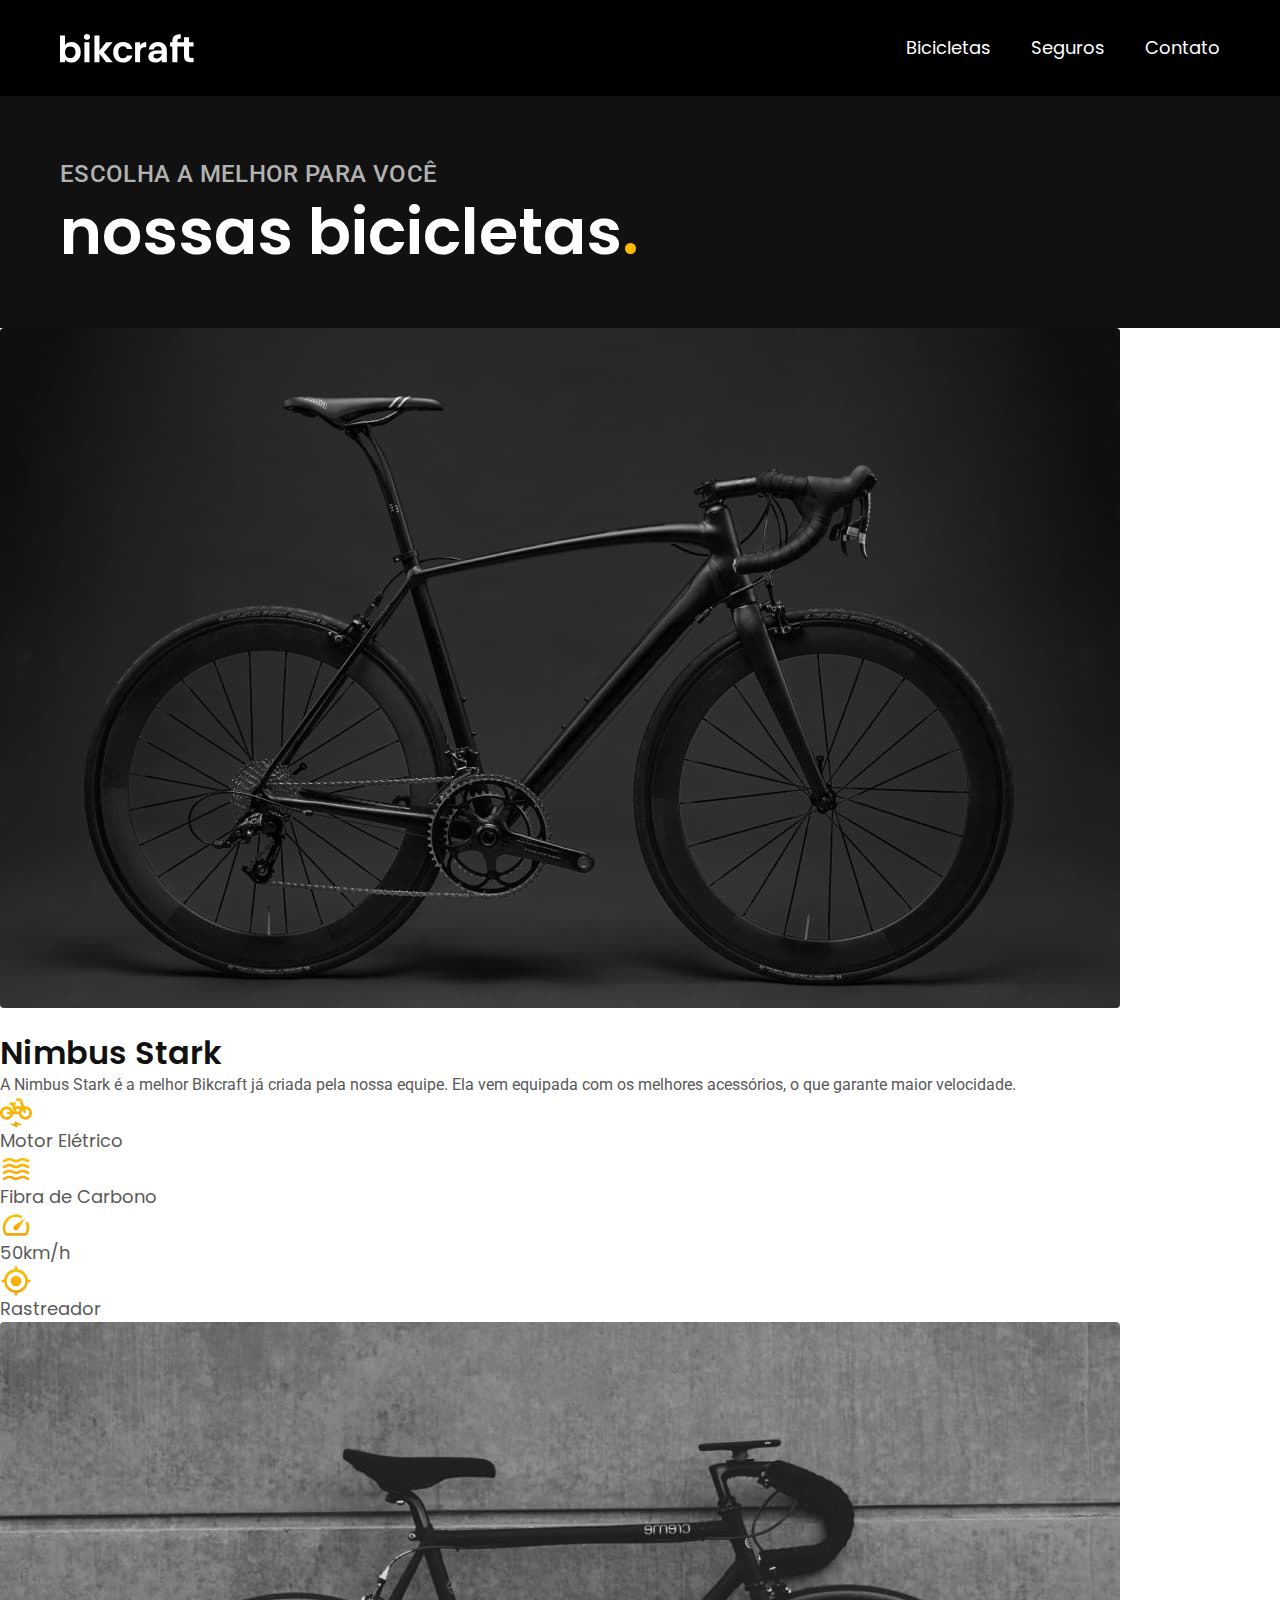
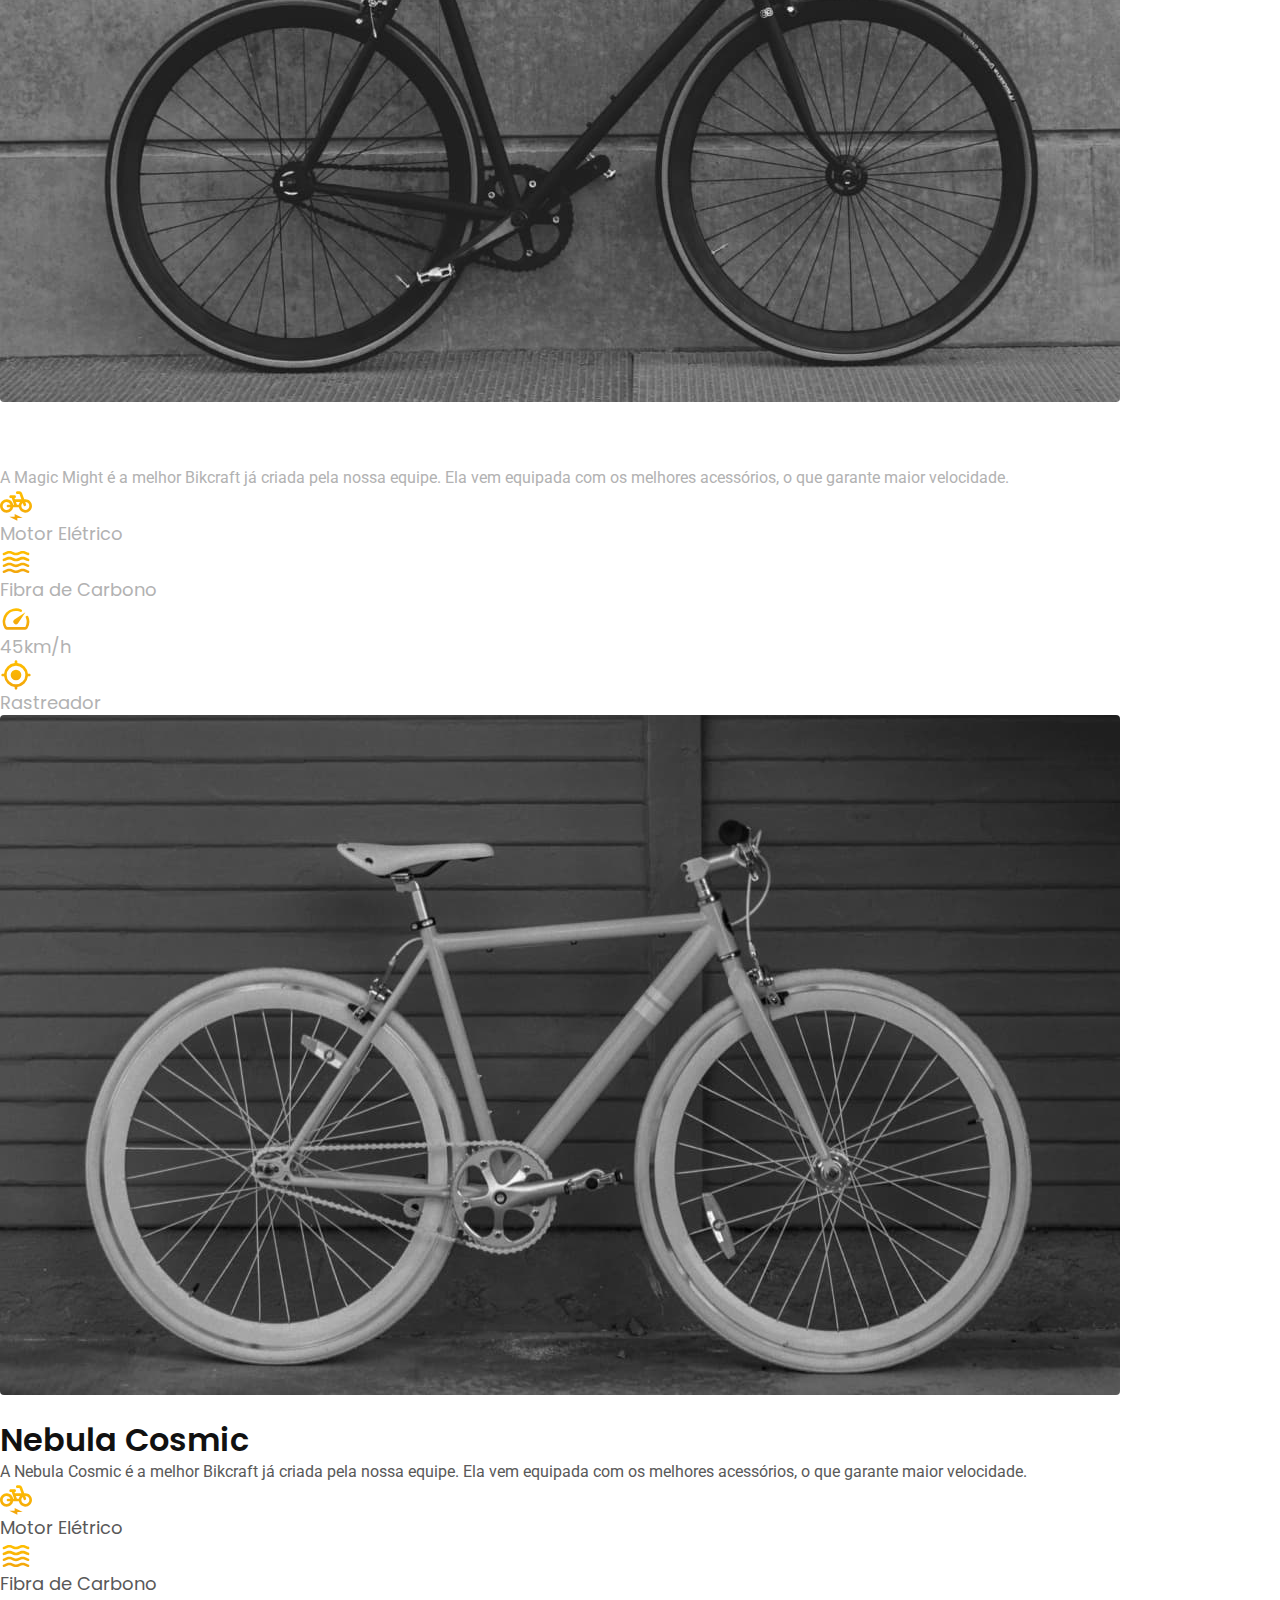
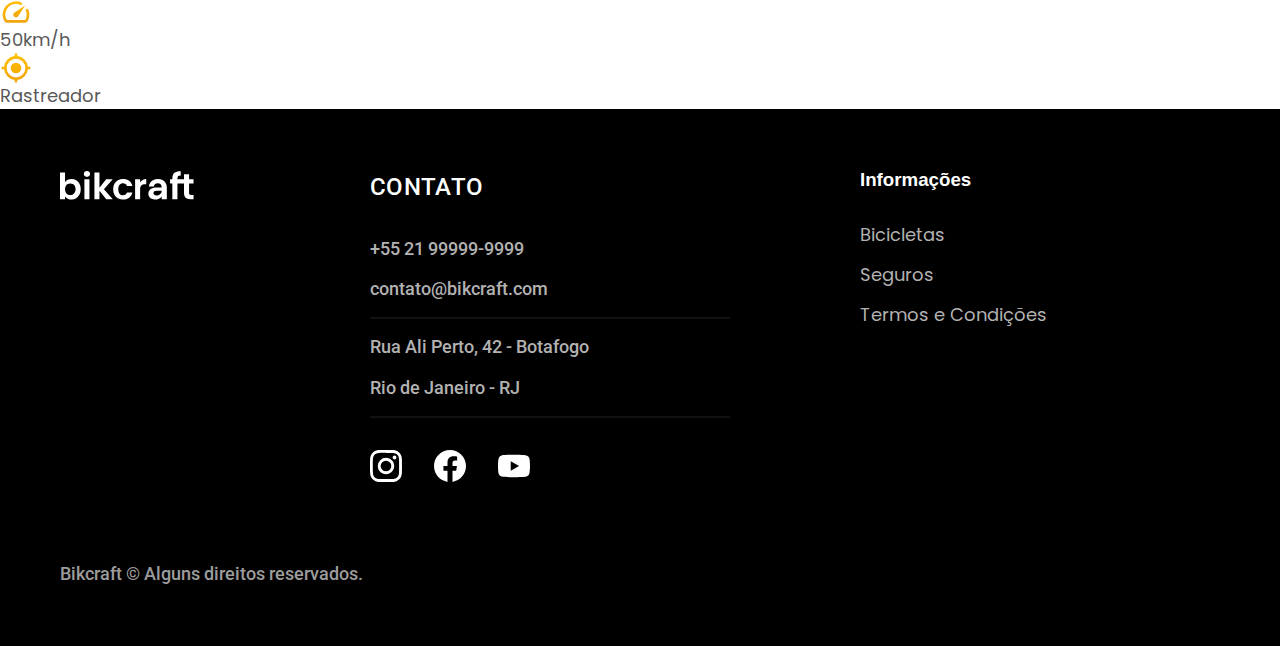
==== bicicletas.html @ 24de159f "estudo de domigo: criando a pagina de bicicletas" ====
<!DOCTYPE html>
<html lang="pt-br">

<head>
  <meta charset="UTF-8">
  <meta name="viewport" content="width=device-width, initial-scale=1.0">

  <meta name="description" content="Termos e condições.">
  <title>Bicicletas | Bikcraft</title>

  <link rel="stylesheet" href="/css/global/header.css">
  <link rel="stylesheet" href="/css/style.css">

  <link rel="preconnect" href="https://fonts.googleapis.com">
  <link rel="preconnect" href="https://fonts.gstatic.com" crossorigin>
  <link href="https://fonts.googleapis.com/css2?family=Merriweather:ital,wght@1,900&family=Poppins:wght@400;600&family=Roboto:wght@400;500&display=swap" rel="stylesheet">


</head>

<body id="bicicletas">
  <header class="header-bg">
    <div class="header container">
      <a href="./">
        <img src="/img/bikcraft.svg" alt="Bikcraft">
      </a>

      <nav aria-label="primaria">
        <ul class="header-menu font-1-m cor-0">
          <li><a href="./bicicletas.html">Bicicletas</a></li>
          <li><a href="./seguros.html">Seguros</a></li>
          <li><a href="./contato.html">Contato</a></li>
        </ul>
      </nav>
    </div>
  </header>

  <main>
    <div class="titulo-bg">
      <div class="titulo container">
        <p class="font-2-l-b cor-5">Escolha a melhor para você</p>
        <h1 class="font-1-xxl cor-0">nossas bicicletas<span class="cor-p1">.</span></h1>
      </div>
    </div>

    <div class="bicicletas-bg">
      <div class="bicicletas contaniner">
        <div class="bicicletas-imagem">
          <img src="/img/bicicletas/nimbus.jpg" alt="Bicleta preta">
          <span class="font-2-m cor-0">R$ 4999</span>
        </div>
        <div class="bicicletas-conteudo">
          <h2 class="font-1-xl">Nimbus Stark</h2>
          <p class="font-2-s cor-8">A Nimbus Stark é a melhor Bikcraft já criada pela nossa equipe. Ela vem equipada com os melhores acessórios, o que garante maior velocidade.</p>
          <ul class="font-1-m cor-8">
            <li>
              <img src="/img/icones/eletrica.svg" alt="">
              Motor Elétrico
            </li>
            <li>
              <img src="/img/icones/carbono.svg" alt="">
              Fibra de Carbono
            </li>
            <li>
              <img src="/img/icones/velocidade.svg" alt="">
              50km/h
            </li>
            <li>
              <img src="/img/icones/rastreador.svg" alt="">
              Rastreador
            </li>
          </ul>
        </div>
      </div>
    </div>

    <div class="bicicletas-bg">
      <div class="bicicletas contaniner">
        <div class="bicicletas-imagem">
          <img src="/img/bicicletas/magic.jpg" alt="Bicleta preta">
          <span class="font-2-m cor-0">R$ 2499</span>
        </div>
        <div class="bicicletas-conteudo">
          <h2 class="font-1-xl cor-0">Magic Might</h2>
          <p class="font-2-s cor-5">A Magic Might é a melhor Bikcraft já criada pela nossa equipe. Ela vem equipada com os melhores acessórios, o que garante maior velocidade.</p>
          <ul class="font-1-m cor-5">
            <li>
              <img src="/img/icones/eletrica.svg" alt="">
              Motor Elétrico
            </li>
            <li>
              <img src="/img/icones/carbono.svg" alt="">
              Fibra de Carbono
            </li>
            <li>
              <img src="/img/icones/velocidade.svg" alt="">
              45km/h
            </li>
            <li>
              <img src="/img/icones/rastreador.svg" alt="">
              Rastreador
            </li>
          </ul>
        </div>
      </div>
    </div>

    <div class="bicicletas-bg">
      <div class="bicicletas contaniner">
        <div class="bicicletas-imagem">
          <img src="/img/bicicletas/nebula.jpg" alt="Bicleta preta">
          <span class="font-2-m cor-0">R$ 3999</span>
        </div>
        <div class="bicicletas-conteudo">
          <h2 class="font-1-xl">Nebula Cosmic</h2>
          <p class="font-2-s cor-8">A Nebula Cosmic é a melhor Bikcraft já criada pela nossa equipe. Ela vem equipada com os melhores acessórios, o que garante maior velocidade.</p>
          <ul class="font-1-m cor-8">
            <li>
              <img src="/img/icones/eletrica.svg" alt="">
              Motor Elétrico
            </li>
            <li>
              <img src="/img/icones/carbono.svg" alt="">
              Fibra de Carbono
            </li>
            <li>
              <img src="/img/icones/velocidade.svg" alt="">
              50km/h
            </li>
            <li>
              <img src="/img/icones/rastreador.svg" alt="">
              Rastreador
            </li>
          </ul>
        </div>
      </div>
    </div>
  </main>

  <footer class="footer-bg">
    <div class="footer container">
      <img src="/img/bikcraft.svg" alt="Bikcraft">
      <div class="footer-contato">
        <h3 class="font-2-l-b cor-0">Contato</h3>
        <ul class="font-2-m cor-5">
          <li><a href="tel:+5521999999999">+55 21 99999-9999</a></li>
          <li><a href="mailto:contato@bikcraft.com">contato@bikcraft.com</a></li>
          <li>Rua Ali Perto, 42 - Botafogo</li>
          <li>Rio de Janeiro - RJ</li>
        </ul>
        <div class="footer-redes">
          <a href="./">
            <img src="/img/redes/instagram.svg" alt="Instagram">
          </a>
          <a href="./">
            <img src="/img/redes/facebook.svg" alt="Facebook">
          </a>
          <a href="./">
            <img src="/img/redes/youtube.svg" alt="Youtube">
          </a>
        </div>
      </div>
      <div class="footer-informacoes">
        <h3 class="font-2-1-b cor-0">Informações</h3>
        <nav>
          <ul class="font-1-m cor-5">
            <li><a href="./bicicletas.html">Bicicletas</a></li>
            <li><a href="./seguros.html">Seguros</a></li>
            <li><a href="./termos.html">Termos e Condições</a></li>
          </ul>
        </nav>
      </div>
      <p class="footer-copy font-2-m cor-6">Bikcraft © Alguns direitos reservados.</p>
    </div>
  </footer>
</body>


</html>
---- css/global/header.css ----
.header-bg {
  background-color: var(--cor-12);
}

.header {
  display: flex;
  flex-wrap: wrap;
  gap: 20px;
  justify-content: space-between;
  align-items: center;
  padding-top: 20px;
  padding-bottom: 20px;
}

.header-menu {
  display: flex;
  flex-wrap: wrap;
  gap: 40px;
}

.header-menu a {
  display: inline-block;
  padding: 16px 0px;
  position: relative;
}

.header-menu a:after {
  content: "";
  display: block;
  height: 2px;
  width: 0%;
  background: var(--cor-0);
  margin-top: 4px;
  transition: 0.3s;
  position: absolute;
}

.header-menu a:hover:after {
  width: 100%;
}

@media (max-width: 800px) {
  .header-menu {
    gap: 20px;
  }
  .header-menu a {
    background: var(--cor-11);
    padding: 12px 16px;
    border-radius: 4px;
  }
  .header-menu a:hover {
    background-color: var(--cor-10);
  }
  .header a::after {
    display: none;
  }
}

@media (max-width: 600px) {
  .header-menu {
    gap: 12px;
  }
  .header-menu a {
    padding: 8px 12px;
    font-size: 14px;
  }
}
---- css/style.css ----
@import "./global/global.css";
@import "./utilidades/tipografia.css";
@import "./utilidades/cores.css";

@import "./global/header.css";
@import "./global/footer.css";

/* Utilidades */
@import "./utilidades/componentes.css";

/* Home */
@import "./home/introducao.css";
@import "./home/tecnologia.css";
@import "./home/parceiros.css";
@import "./home/depoimento.css";

/* Bicletas*/
@import "./bicicletas/bicicletas-lista.css";

/*Seguros*/
@import "./seguros/seguros.css";

/*Termos*/
@import "./termos/termos.css";
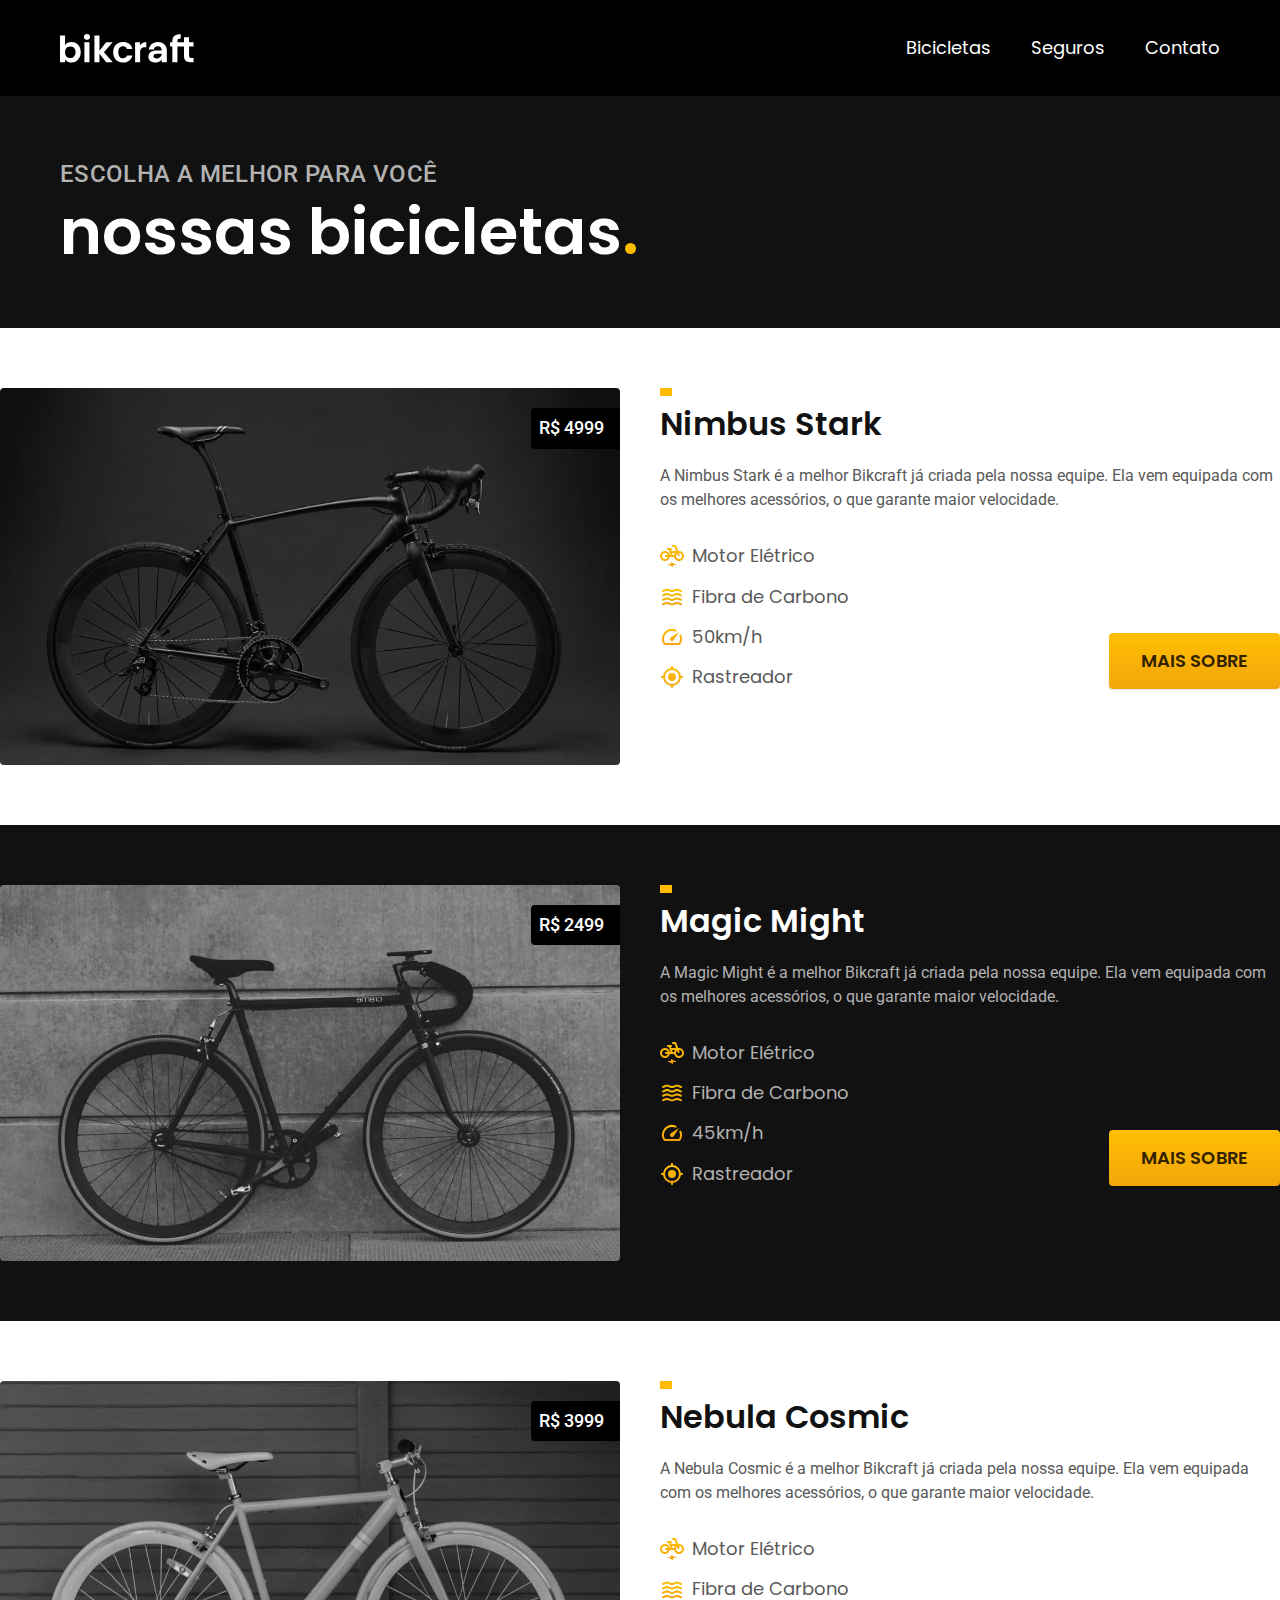
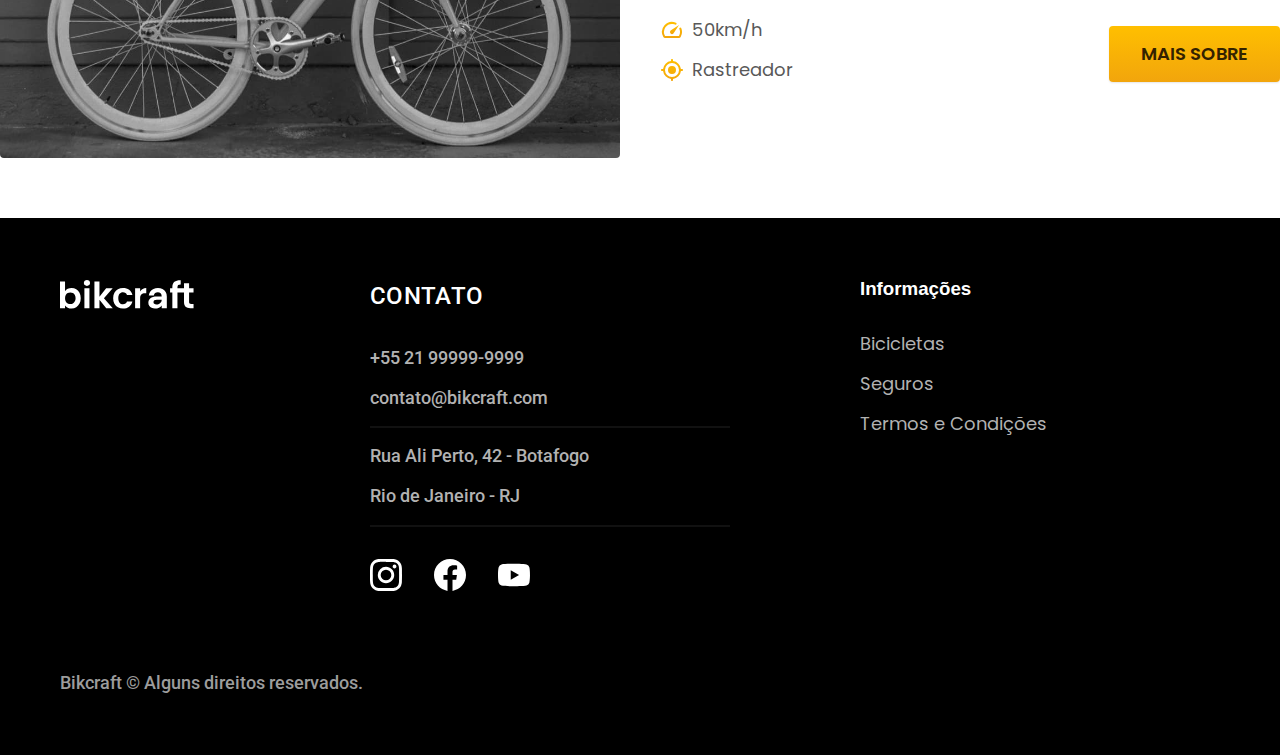
==== commit c207ed17: "estudo de terça feira: terminando as paginas das bikes" ====
--- a/bicicletas.html
+++ b/bicicletas.html
@@ -70,6 +70,7 @@
               Rastreador
             </li>
           </ul>
+          <a class="botao seta" href="/img/bicicletas/nimbus.html">Mais Sobre</a>
         </div>
       </div>
     </div>
@@ -101,6 +102,7 @@
               Rastreador
             </li>
           </ul>
+          <a class="botao seta" href="/img/bicicletas/magic.html">Mais Sobre</a>
         </div>
       </div>
     </div>
@@ -132,6 +134,7 @@
               Rastreador
             </li>
           </ul>
+          <a class="botao seta" href="/img/bicicletas/nebula.html">Mais Sobre</a>
         </div>
       </div>
     </div>
--- a/css/style.css
+++ b/css/style.css
@@ -16,6 +16,7 @@
 
 /* Bicletas*/
 @import "./bicicletas/bicicletas-lista.css";
+@import "./bicicletas/bicicletas.css";
 
 /*Seguros*/
 @import "./seguros/seguros.css";
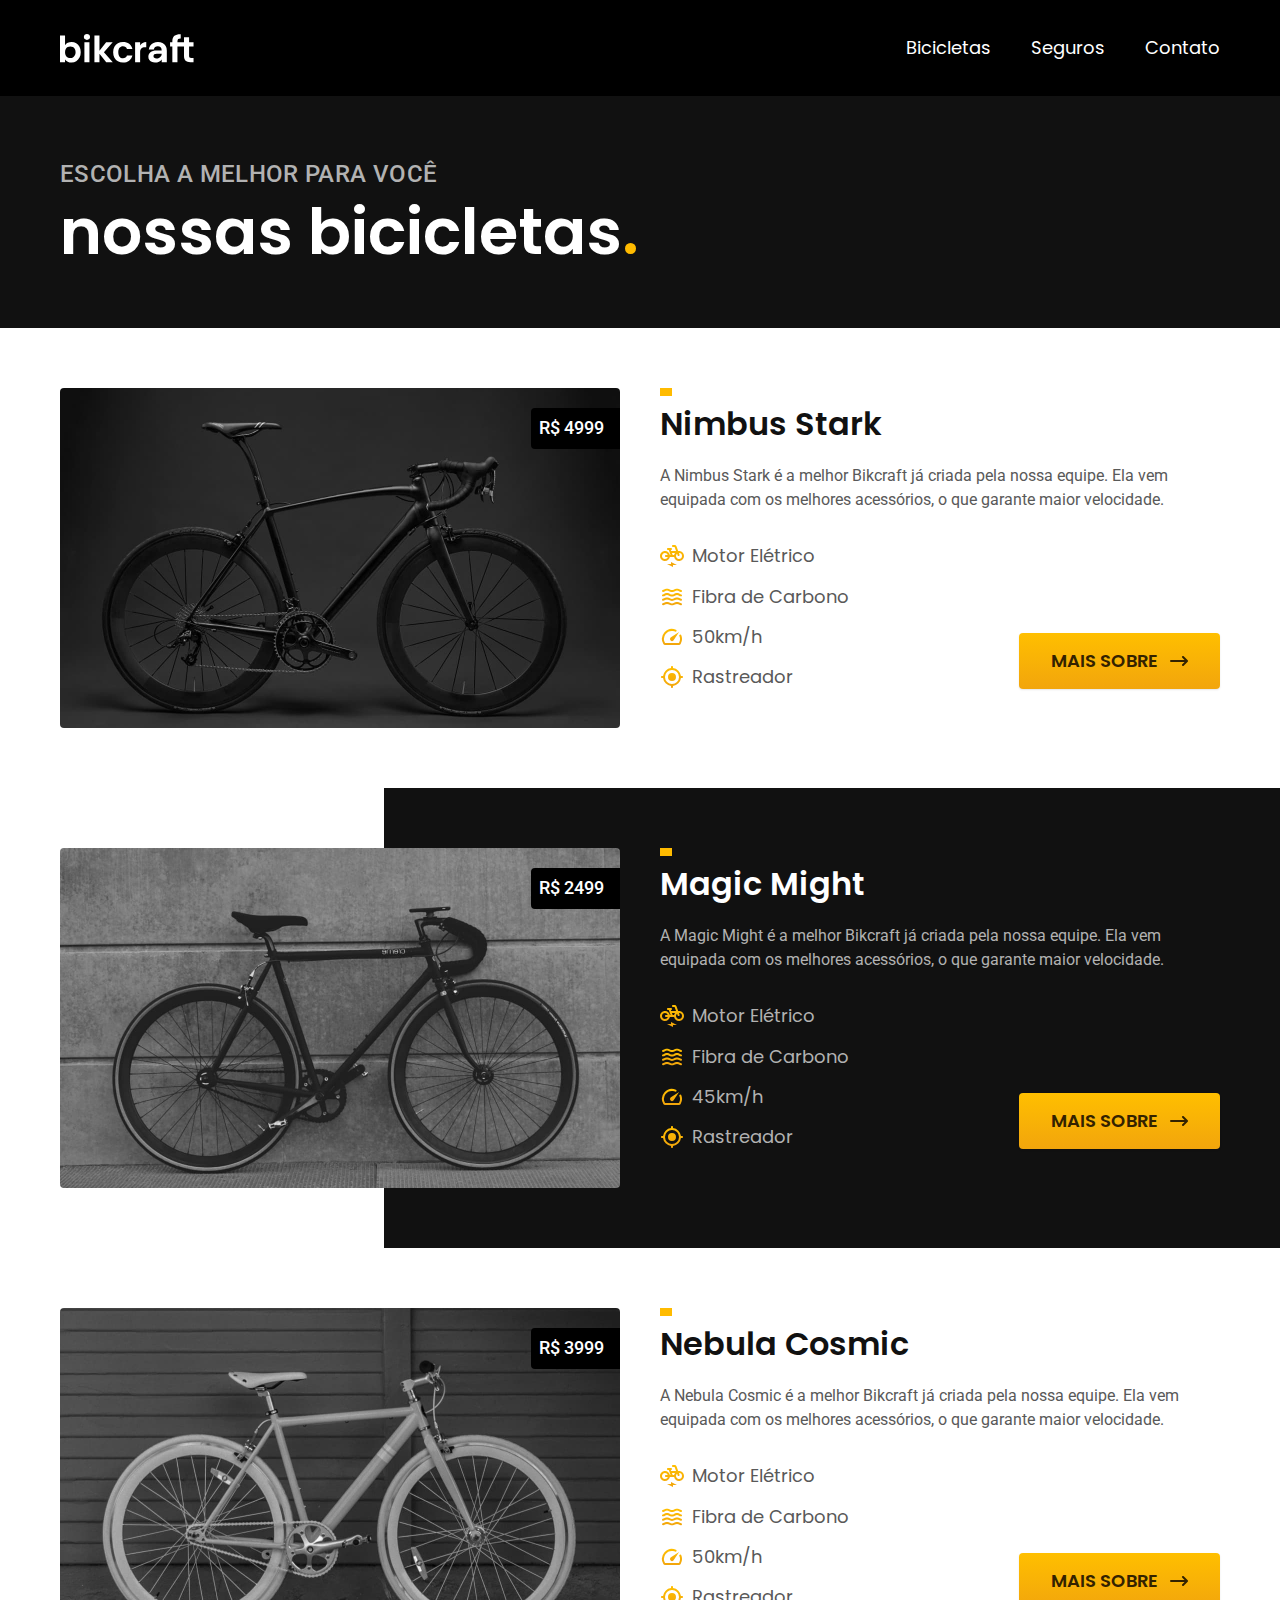
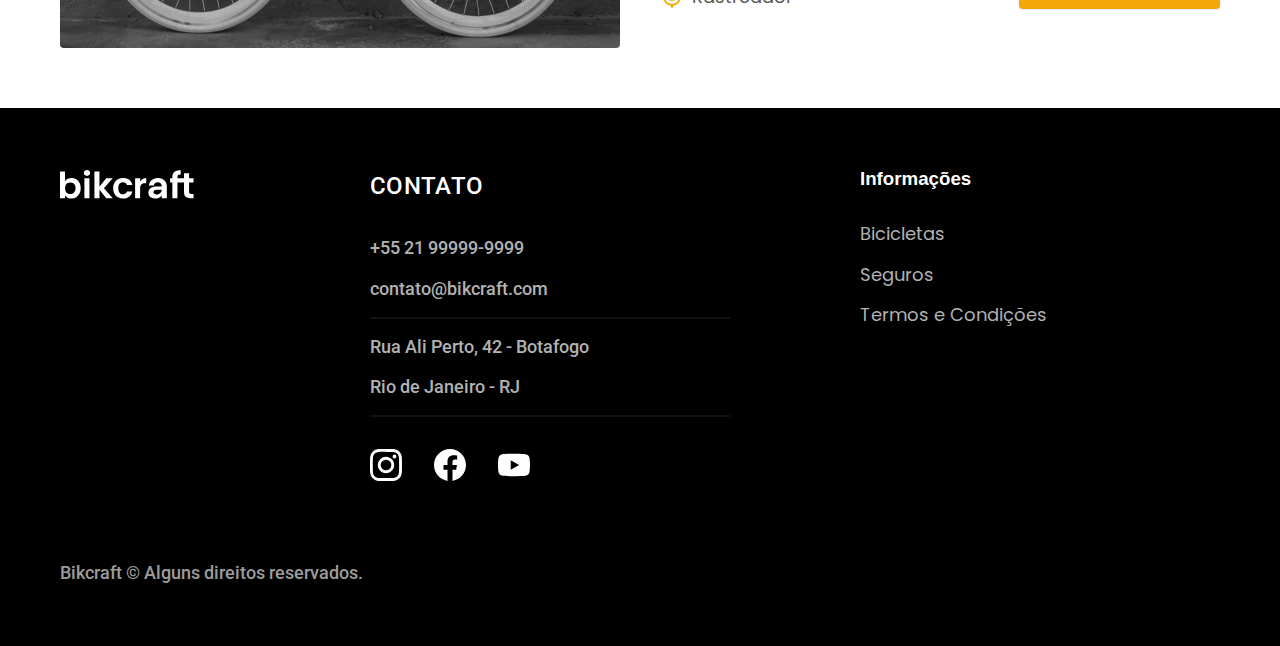
==== commit c76cb5f9: "estudos de quarta: adicionando a pagina de seguros" ====
--- a/bicicletas.html
+++ b/bicicletas.html
@@ -44,7 +44,7 @@
     </div>
 
     <div class="bicicletas-bg">
-      <div class="bicicletas contaniner">
+      <div class="bicicletas container">
         <div class="bicicletas-imagem">
           <img src="/img/bicicletas/nimbus.jpg" alt="Bicleta preta">
           <span class="font-2-m cor-0">R$ 4999</span>
@@ -76,7 +76,7 @@
     </div>
 
     <div class="bicicletas-bg">
-      <div class="bicicletas contaniner">
+      <div class="bicicletas container">
         <div class="bicicletas-imagem">
           <img src="/img/bicicletas/magic.jpg" alt="Bicleta preta">
           <span class="font-2-m cor-0">R$ 2499</span>
@@ -108,7 +108,7 @@
     </div>
 
     <div class="bicicletas-bg">
-      <div class="bicicletas contaniner">
+      <div class="bicicletas container">
         <div class="bicicletas-imagem">
           <img src="/img/bicicletas/nebula.jpg" alt="Bicleta preta">
           <span class="font-2-m cor-0">R$ 3999</span>
--- a/css/style.css
+++ b/css/style.css
@@ -20,6 +20,8 @@
 
 /*Seguros*/
 @import "./seguros/seguros.css";
+@import "./seguros/perguntas.css";
+@import "./seguros/vantagens.css";
 
 /*Termos*/
 @import "./termos/termos.css";
